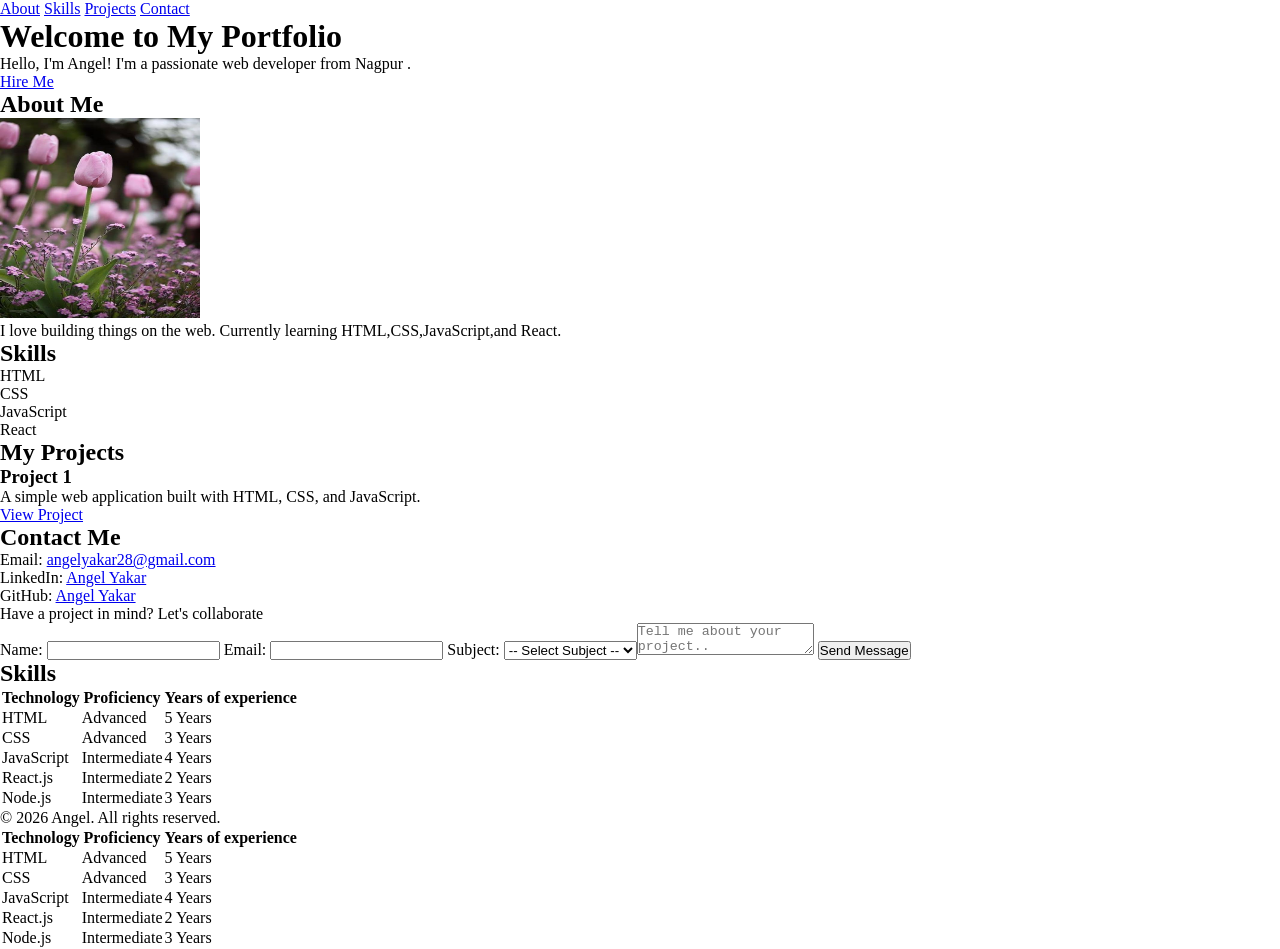
==== index.html @ 94b95235 "upload portfolio website" ====
<!DOCTYPE html>
<html lang="en">
<head>
    <meta charset="UTF-8">
    <meta name="viewport" content="width=device-width, initial-scale=1.0">
    <title>My Portfolio </title>
</head>
<body>
    <!-- NAVIGATION -->
    <nav>
        <a href="#about">About</a>
        <a href="#skills">Skills</a>
        <a href="#projects">Projects</a>
        <a href="#contact">Contact</a>
    </nav>

    <!-- HERO SECTION -->
    <header>
        <h1>Welcome to My Portfolio</h1>
        <p>Hello, I'm Angel! I'm a passionate web developer from Nagpur .</p>
        <a href="#contact" class="btn">Hire Me</a>
    </header>

    <!-- ABOUT SECTION -->
    <section id="about">
        <h2>About Me</h2>
        <img src="picture.jpg.jpg" alt="Tulips Picture" width="200" height="200"/>
        <p>I love building things on the web. Currently learning HTML,CSS,JavaScript,and React.</p>
    </section>

    <!-- Skills Section -->
    <section id="skills">
        <h2>Skills</h2>
        <ul>
            <li>HTML</li>
            <li>CSS</li>
            <li>JavaScript</li>
            <li>React</li>
        </ul>
    </section>

    <!-- Projects Section -->
    <section id="projects">
        <h2>My Projects</h2>
        <div class="project card">
            <h3>Project 1 </h3>
            <p>A simple web application built with HTML, CSS, and JavaScript.</p>
            <a href="#">View Project</a>
        </div>
    </section>

    <!-- Contact Section -->
    <section id="contact">
        <h2>Contact Me</h2>
        <p>Email: <a href="mailto:angelyakar28@gmail.com">angelyakar28@gmail.com</a></p>
        <p> LinkedIn: <a href="https://www.linkedin.com/in/angel-yakar" target="_blank">Angel Yakar</a></p>
        <p> GitHub: <a href="https://github.com/angelyakar" target="_blank">Angel Yakar</a></p>
        <p> Have a project in mind? Let's collaborate
            <form action="a" method="POST">
                <label for="name">Name:</label>
                <input type="text" id="name" name="name" required>

                <label for="email">Email:</label>
                <input type="email" id="email" name="email" required>
                <label for="subject">Subject:</label>
                <select id="subject" name="subject" required>
                    <option value="">-- Select Subject --</option>
                    <option value="web-development">Web Development</option>
                    <option value="ui-ux-design">UI/UX Design</option>
                    <option value="other">Other</option>
                <label for="message">Message:</label>
                <textarea id="message" name="message" roes="5" placeholder="Tell me about your project.." required></textarea>
                <button type="submit">Send Message </button>
            </form>
        </p>
    </section>

    <!-- Skills Table -->
        <h2>Skills</h2>
        <table>
            <thead>
                <tr>
                    <th>Technology</th>
                    <th>Proficiency</th>
                    <th>Years of experience</th>
                </tr>
            </thead>
            <tbody>
                <tr>
                    <td>HTML</td>
                    <td>Advanced</td>
                    <td>5 Years</td>
                </tr>
                <tr>
                    <td>CSS</td>
                    <td>Advanced</td>
                    <td>3 Years</td>
                </tr>
                <tr>
                    <td>JavaScript</td>
                    <td>Intermediate</td>
                    <td>4 Years</td>
                </tr>
                <tr>
                    <td>React.js</td>
                    <td>Intermediate</td>
                    <td>2 Years</td>
                </tr>
                <tr>
                    <td>Node.js</td>
                    <td>Intermediate</td>
                    <td>3 Years</td>
                </tr>
            </tbody>
        </table>

    <!-- Footer -->
    <footer>
        <p>&copy; 2026 Angel. All rights reserved.</p>
    </footer>

</body>
</html>

<table>
            <thead>
                <tr>
                    <th>Technology</th>
                    <th>Proficiency</th>
                    <th>Years of experience</th>
                </tr>
            </thead>
            <tbody>
                <tr>
                    <td>HTML</td>
                    <td>Advanced</td>
                    <td>5 Years</td>
                </tr>
                <tr>
                    <td>CSS</td>
                    <td>Advanced</td>
                    <td>3 Years</td>
                </tr>
                <tr>
                    <td>JavaScript</td>
                    <td>Intermediate</td>
                    <td>4 Years</td>
                </tr>
                <tr>
                    <td>React.js</td>
                    <td>Intermediate</td>
                    <td>2 Years</td>
                </tr>
                <tr>
                    <td>Node.js</td>
                    <td>Intermediate</td>
                    <td>3 Years</td>
                </tr>
            </tbody>
        </table>

<link rel="stylesheet" href="style.css">
---- style.css ----
* style.css — Your first CSS file */
 
/* A CSS rule has 3 parts:
   SELECTOR { PROPERTY: VALUE; }
 
   Selector = WHAT to style
   Property = WHAT aspect to change
   Value = HOW to change it
*/
 
/* Style ALL paragraphs */
p {
    color: #333333;
    font-size: 16px;
    line-height: 1.6;
}
 
/* Style elements with class="highlight" */
highlight {
    color: #2E86AB;
    font-weight: bold;
}
 
/* Style the element with id="hero" */
hero {
    background-color: #1B4F72;
    color: white;
    text-align: center;
    padding: 80px 20px;
}
 
/* The Box Model */
box {
    /* Content */
    width: 300px;
    height: 200px;
 
    /* Padding: space INSIDE the border */
    padding: 20px;              /* all 4 sides */
    padding: 10px 20px;         /* top/bottom  left/right */
    padding: 10px 20px 15px 5px; /* top right bottom left (clockwise) */
 
    /* Border */
    border: 2px solid #333;
    border-radius: 8px;         /* rounded corners */
 
    /* Margin: space OUTSIDE the border */
    margin: 20px;
    margin: 0 auto;             /* center horizontally */
}
 
/* THE GOLDEN RULE — always put this first in your CSS! */
*
{
    box-sizing: border-box; /* Width now INCLUDES padding + border */
    margin: 0;
    padding: 0;
}
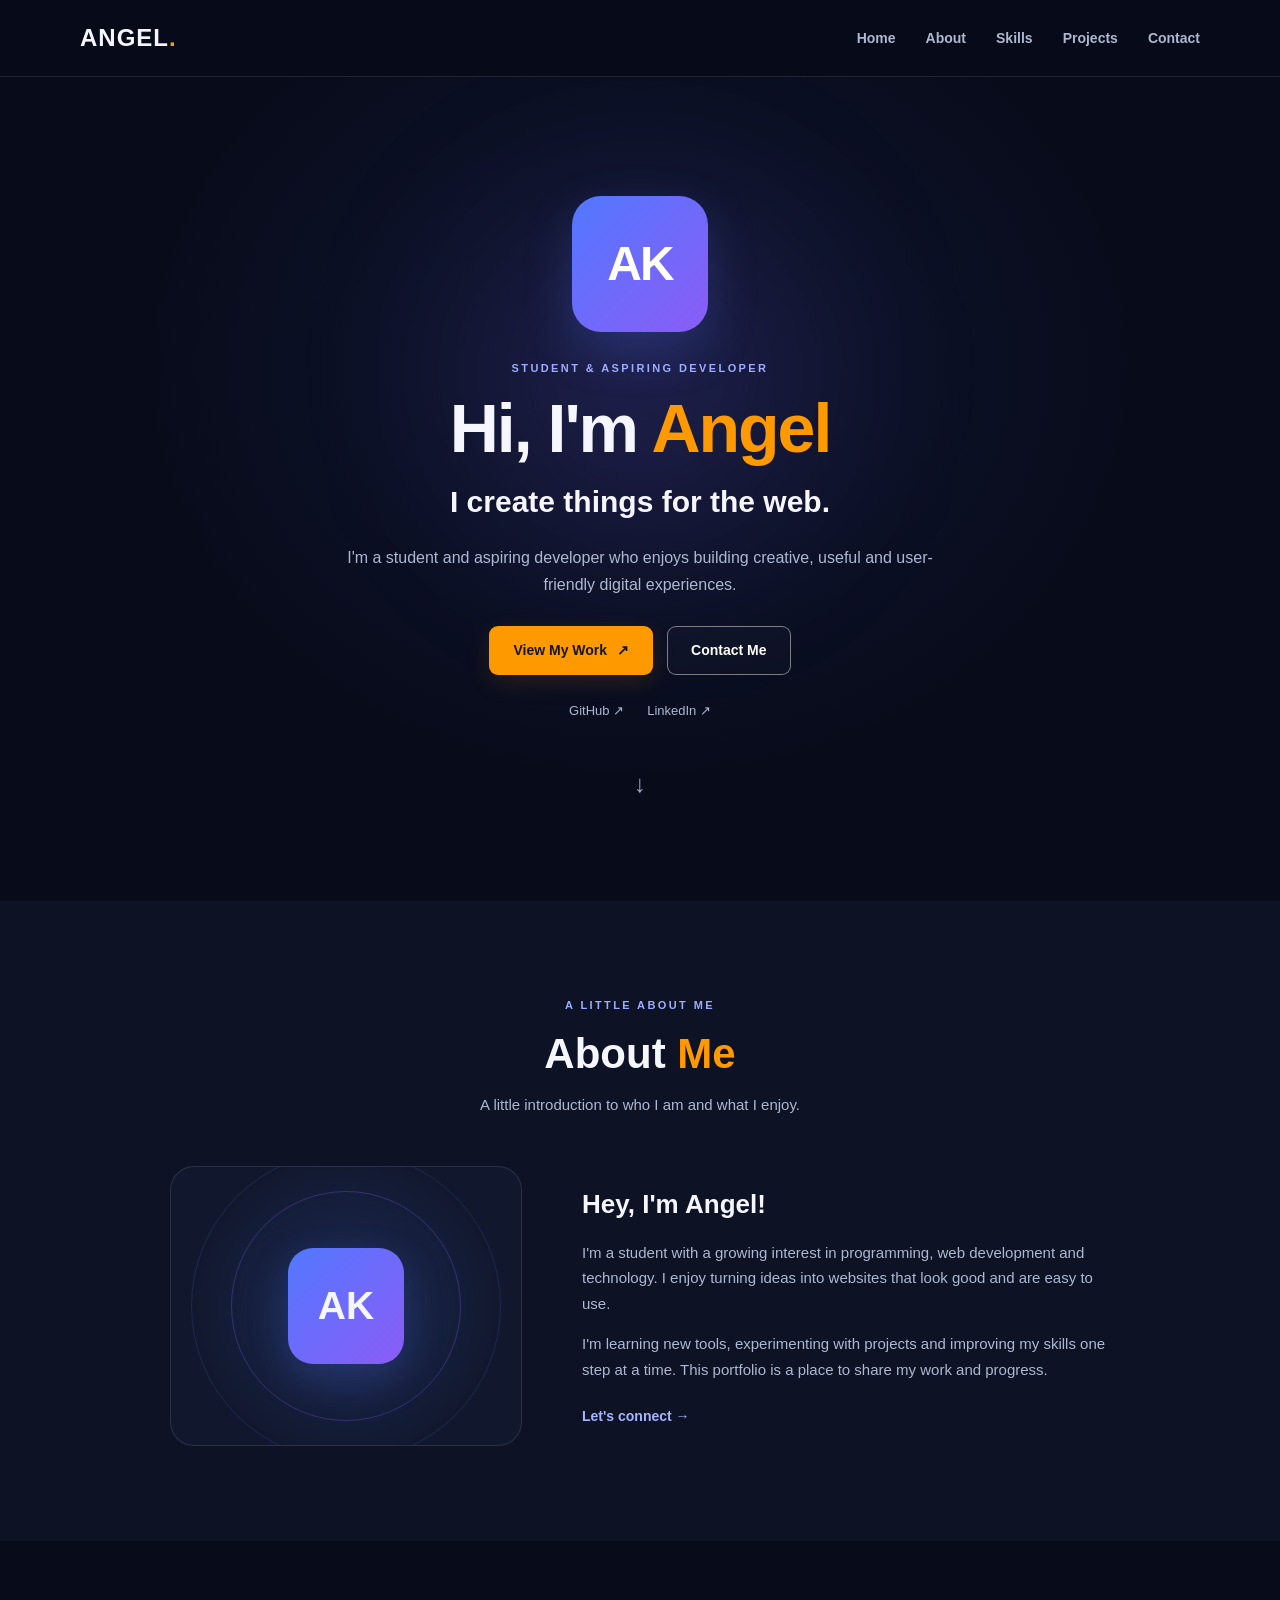
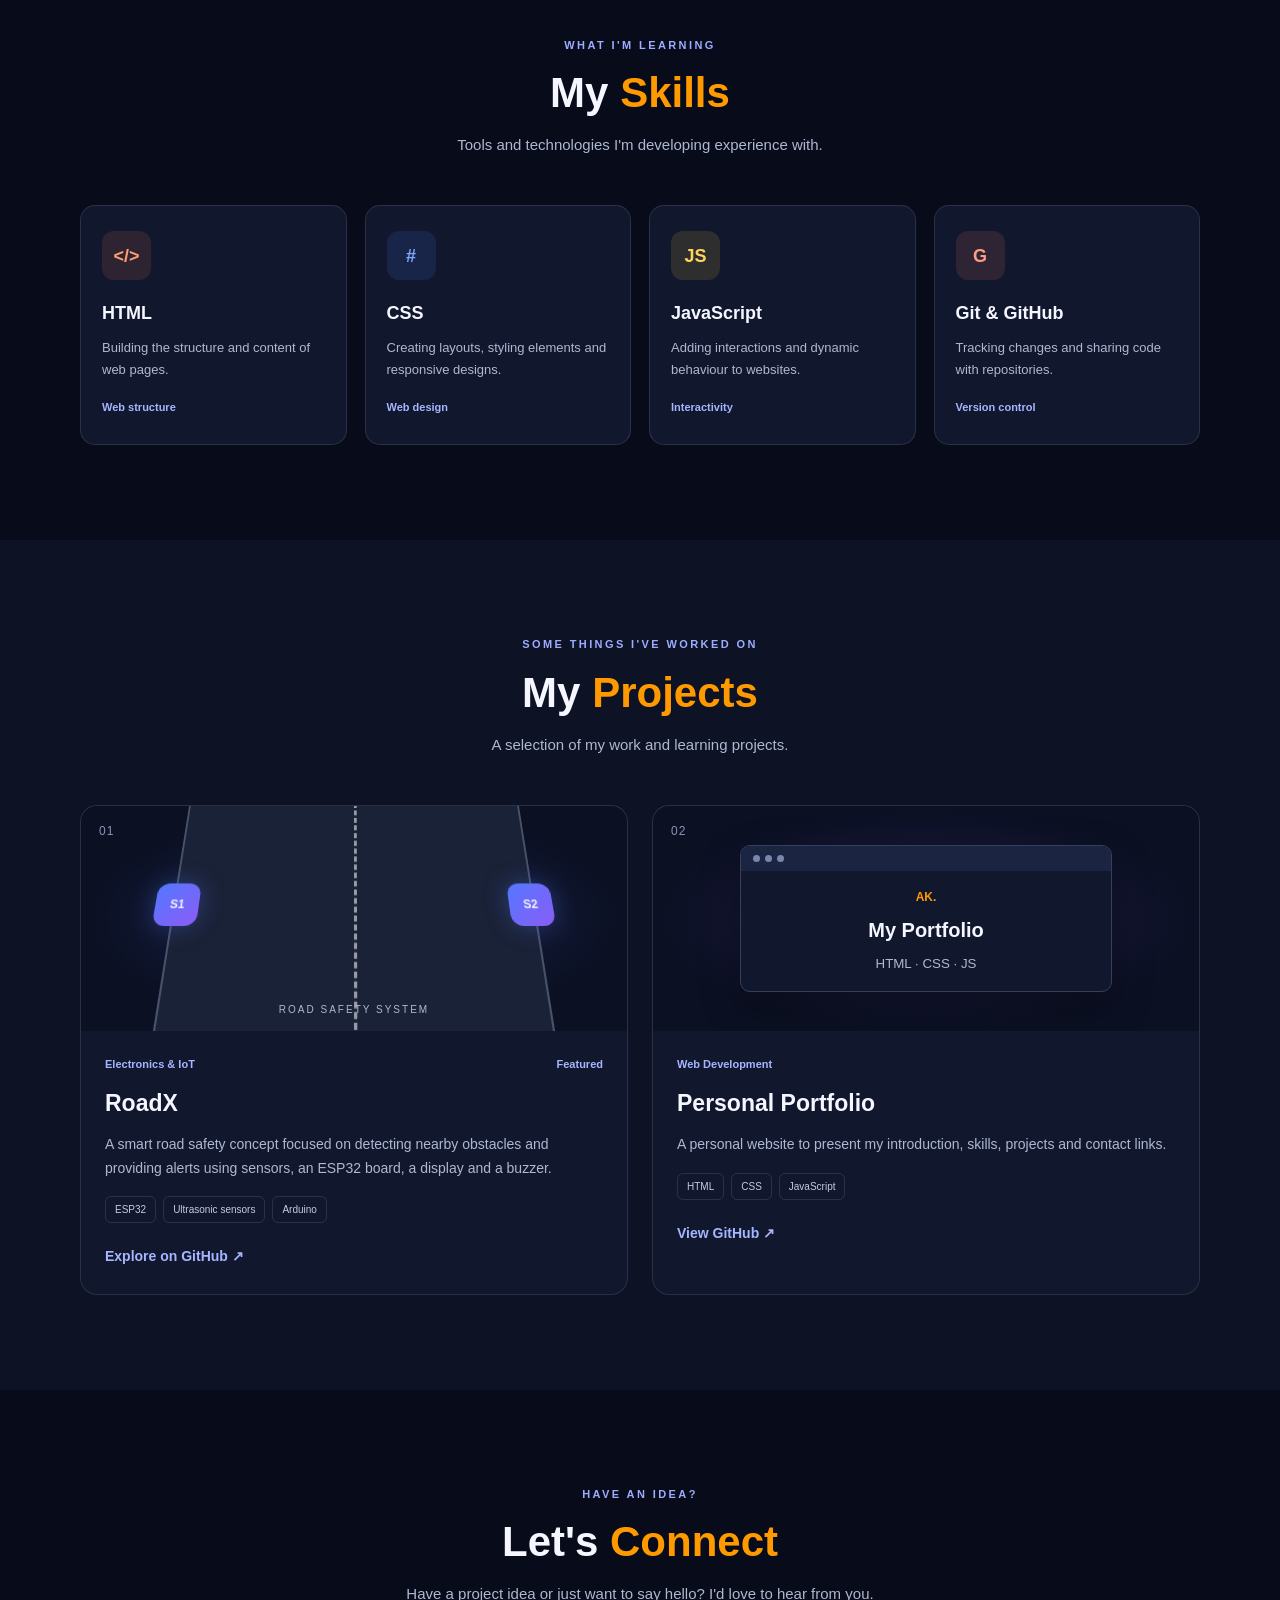
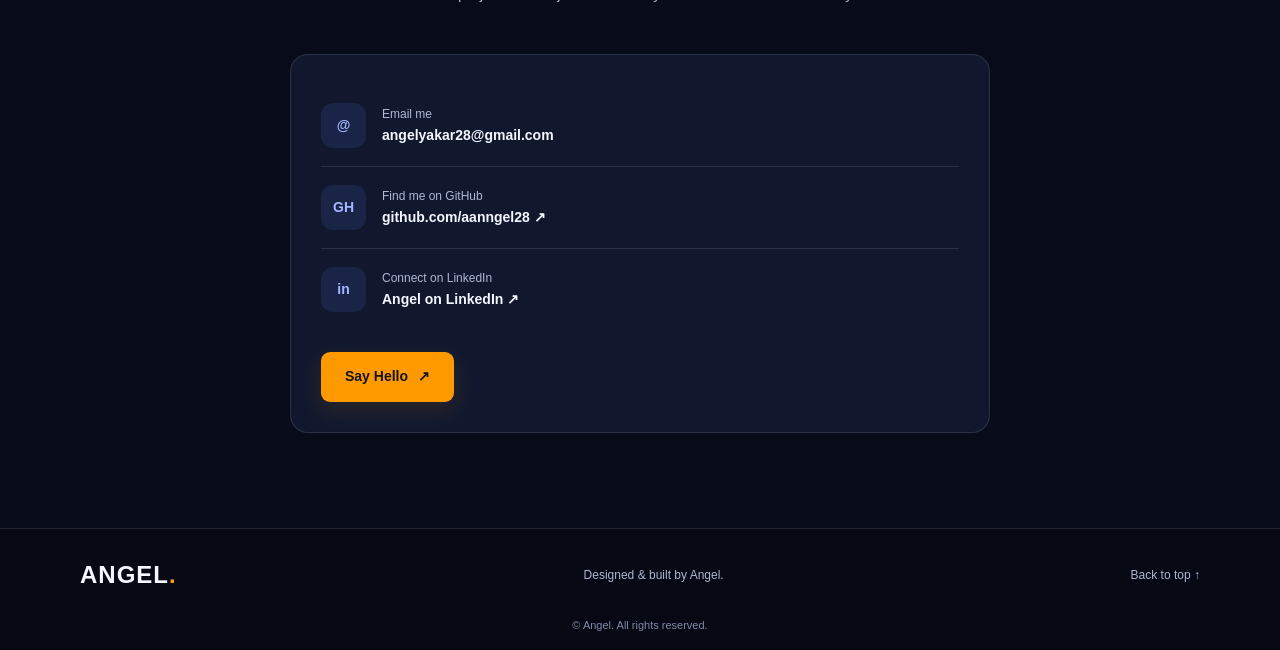
==== commit 3d1aa800: "update angel portfolio" ====
--- a/index.html
+++ b/index.html
@@ -1,162 +1,205 @@
 <!DOCTYPE html>
 <html lang="en">
 <head>
-    <meta charset="UTF-8">
-    <meta name="viewport" content="width=device-width, initial-scale=1.0">
-    <title>My Portfolio </title>
+  <meta charset="UTF-8">
+  <meta name="viewport" content="width=device-width, initial-scale=1.0">
+  <meta name="description" content="Angel's portfolio showcasing web development skills and projects.">
+  <title>Angel | Portfolio</title>
+  <link rel="stylesheet" href="./style.css">
+  <script src="./script.js" defer></script>
 </head>
 <body>
-    <!-- NAVIGATION -->
-    <nav>
-        <a href="#about">About</a>
-        <a href="#skills">Skills</a>
-        <a href="#projects">Projects</a>
-        <a href="#contact">Contact</a>
+  <header class="site-header">
+    <nav class="navbar container">
+      <a class="logo" href="#home">ANGEL<span>.</span></a>
+      <button class="menu-toggle" id="menuToggle" aria-label="Toggle navigation" aria-expanded="false">☰</button>
+      <ul class="nav-links" id="navLinks">
+        <li><a href="#home">Home</a></li>
+        <li><a href="#about">About</a></li>
+        <li><a href="#skills">Skills</a></li>
+        <li><a href="#projects">Projects</a></li>
+        <li><a href="#contact">Contact</a></li>
+      </ul>
     </nav>
-
-    <!-- HERO SECTION -->
-    <header>
-        <h1>Welcome to My Portfolio</h1>
-        <p>Hello, I'm Angel! I'm a passionate web developer from Nagpur .</p>
-        <a href="#contact" class="btn">Hire Me</a>
-    </header>
-
-    <!-- ABOUT SECTION -->
-    <section id="about">
-        <h2>About Me</h2>
-        <img src="picture.jpg.jpg" alt="Tulips Picture" width="200" height="200"/>
-        <p>I love building things on the web. Currently learning HTML,CSS,JavaScript,and React.</p>
-    </section>
-
-    <!-- Skills Section -->
-    <section id="skills">
-        <h2>Skills</h2>
-        <ul>
-            <li>HTML</li>
-            <li>CSS</li>
-            <li>JavaScript</li>
-            <li>React</li>
-        </ul>
-    </section>
-
-    <!-- Projects Section -->
-    <section id="projects">
-        <h2>My Projects</h2>
-        <div class="project card">
-            <h3>Project 1 </h3>
-            <p>A simple web application built with HTML, CSS, and JavaScript.</p>
-            <a href="#">View Project</a>
-        </div>
-    </section>
-
-    <!-- Contact Section -->
-    <section id="contact">
-        <h2>Contact Me</h2>
-        <p>Email: <a href="mailto:angelyakar28@gmail.com">angelyakar28@gmail.com</a></p>
-        <p> LinkedIn: <a href="https://www.linkedin.com/in/angel-yakar" target="_blank">Angel Yakar</a></p>
-        <p> GitHub: <a href="https://github.com/angelyakar" target="_blank">Angel Yakar</a></p>
-        <p> Have a project in mind? Let's collaborate
-            <form action="a" method="POST">
-                <label for="name">Name:</label>
-                <input type="text" id="name" name="name" required>
-
-                <label for="email">Email:</label>
-                <input type="email" id="email" name="email" required>
-                <label for="subject">Subject:</label>
-                <select id="subject" name="subject" required>
-                    <option value="">-- Select Subject --</option>
-                    <option value="web-development">Web Development</option>
-                    <option value="ui-ux-design">UI/UX Design</option>
-                    <option value="other">Other</option>
-                <label for="message">Message:</label>
-                <textarea id="message" name="message" roes="5" placeholder="Tell me about your project.." required></textarea>
-                <button type="submit">Send Message </button>
-            </form>
-        </p>
-    </section>
-
-    <!-- Skills Table -->
-        <h2>Skills</h2>
-        <table>
-            <thead>
-                <tr>
-                    <th>Technology</th>
-                    <th>Proficiency</th>
-                    <th>Years of experience</th>
-                </tr>
-            </thead>
-            <tbody>
-                <tr>
-                    <td>HTML</td>
-                    <td>Advanced</td>
-                    <td>5 Years</td>
-                </tr>
-                <tr>
-                    <td>CSS</td>
-                    <td>Advanced</td>
-                    <td>3 Years</td>
-                </tr>
-                <tr>
-                    <td>JavaScript</td>
-                    <td>Intermediate</td>
-                    <td>4 Years</td>
-                </tr>
-                <tr>
-                    <td>React.js</td>
-                    <td>Intermediate</td>
-                    <td>2 Years</td>
-                </tr>
-                <tr>
-                    <td>Node.js</td>
-                    <td>Intermediate</td>
-                    <td>3 Years</td>
-                </tr>
-            </tbody>
-        </table>
-
-    <!-- Footer -->
-    <footer>
-        <p>&copy; 2026 Angel. All rights reserved.</p>
-    </footer>
-
+  </header>
+
+  <main>
+    <section class="hero" id="home">
+      <div class="hero-glow"></div>
+      <div class="hero-logo" aria-label="Angel's initials">AK</div>
+      <p class="eyebrow">STUDENT &amp; ASPIRING DEVELOPER</p>
+      <h1>Hi, I'm <span>Angel</span></h1>
+      <h2 class="hero-subtitle">I create things for the web.</h2>
+      <p class="hero-description">
+        I'm a student and aspiring developer who enjoys building
+        creative, useful and user-friendly digital experiences.
+      </p>
+      <div class="hero-buttons">
+        <a href="#projects" class="btn btn-primary">View My Work <span>↗</span></a>
+        <a href="#contact" class="btn btn-outline">Contact Me</a>
+      </div>
+      <div class="social-links">
+        <a href="https://github.com/aanngel28" target="_blank" rel="noopener noreferrer">GitHub ↗</a>
+        <a href="https://www.linkedin.com/in/angel-yakar-9ba818391/" target="_blank" rel="noopener noreferrer">LinkedIn ↗</a>
+      </div>
+      <a href="#about" class="scroll-down" aria-label="Scroll to About">↓</a>
+    </section>
+
+    <section class="section about" id="about">
+      <div class="container">
+        <div class="section-heading">
+          <p class="eyebrow">A LITTLE ABOUT ME</p>
+          <h2>About <span>Me</span></h2>
+          <p class="section-description">A little introduction to who I am and what I enjoy.</p>
+        </div>
+        <div class="about-content">
+          <div class="about-art">
+            <div class="about-monogram">AK</div>
+            <span class="art-orbit orbit-one"></span>
+            <span class="art-orbit orbit-two"></span>
+          </div>
+          <div class="about-text">
+            <h3>Hey, I'm Angel!</h3>
+            <p>
+              I'm a student with a growing interest in programming,
+              web development and technology. I enjoy turning ideas
+              into websites that look good and are easy to use.
+            </p>
+            <p>
+              I'm learning new tools, experimenting with projects and
+              improving my skills one step at a time. This portfolio
+              is a place to share my work and progress.
+            </p>
+            <a href="#contact" class="text-link">Let's connect <span>→</span></a>
+          </div>
+        </div>
+      </div>
+    </section>
+
+    <section class="section skills" id="skills">
+      <div class="container">
+        <div class="section-heading">
+          <p class="eyebrow">WHAT I'M LEARNING</p>
+          <h2>My <span>Skills</span></h2>
+          <p class="section-description">Tools and technologies I'm developing experience with.</p>
+        </div>
+        <div class="skills-grid">
+          <article class="skill-card">
+            <div class="skill-icon html-icon">&lt;/&gt;</div>
+            <h3>HTML</h3>
+            <p>Building the structure and content of web pages.</p>
+            <span class="skill-tag">Web structure</span>
+          </article>
+          <article class="skill-card">
+            <div class="skill-icon css-icon">#</div>
+            <h3>CSS</h3>
+            <p>Creating layouts, styling elements and responsive designs.</p>
+            <span class="skill-tag">Web design</span>
+          </article>
+          <article class="skill-card">
+            <div class="skill-icon js-icon">JS</div>
+            <h3>JavaScript</h3>
+            <p>Adding interactions and dynamic behaviour to websites.</p>
+            <span class="skill-tag">Interactivity</span>
+          </article>
+          <article class="skill-card">
+            <div class="skill-icon git-icon">G</div>
+            <h3>Git &amp; GitHub</h3>
+            <p>Tracking changes and sharing code with repositories.</p>
+            <span class="skill-tag">Version control</span>
+          </article>
+        </div>
+      </div>
+    </section>
+
+    <section class="section projects" id="projects">
+      <div class="container">
+        <div class="section-heading">
+          <p class="eyebrow">SOME THINGS I'VE WORKED ON</p>
+          <h2>My <span>Projects</span></h2>
+          <p class="section-description">A selection of my work and learning projects.</p>
+        </div>
+        <div class="projects-grid">
+          <article class="project-card featured-project">
+            <div class="project-visual roadx-visual">
+              <span class="project-number">01</span>
+              <div class="road-graphic">
+                <span class="road-line"></span>
+                <span class="road-sensor sensor-left">S1</span>
+                <span class="road-sensor sensor-right">S2</span>
+              </div>
+              <span class="project-visual-label">ROAD SAFETY SYSTEM</span>
+            </div>
+            <div class="project-body">
+              <div class="project-meta"><span>Electronics &amp; IoT</span><span>Featured</span></div>
+              <h3>RoadX</h3>
+              <p>
+                A smart road safety concept focused on detecting
+                nearby obstacles and providing alerts using sensors,
+                an ESP32 board, a display and a buzzer.
+              </p>
+              <div class="tech-tags">
+                <span>ESP32</span><span>Ultrasonic sensors</span><span>Arduino</span>
+              </div>
+              <a class="text-link" href="https://github.com/aanngel28" target="_blank" rel="noopener noreferrer">
+                Explore on GitHub <span>↗</span>
+              </a>
+            </div>
+          </article>
+
+          <article class="project-card">
+            <div class="project-visual portfolio-visual">
+              <span class="project-number">02</span>
+              <div class="mini-window">
+                <div class="mini-window-top"><i></i><i></i><i></i></div>
+                <div class="mini-window-content"><span>AK.</span><b>My Portfolio</b><small>HTML · CSS · JS</small></div>
+              </div>
+            </div>
+            <div class="project-body">
+              <div class="project-meta"><span>Web Development</span></div>
+              <h3>Personal Portfolio</h3>
+              <p>A personal website to present my introduction, skills, projects and contact links.</p>
+              <div class="tech-tags"><span>HTML</span><span>CSS</span><span>JavaScript</span></div>
+              <a class="text-link" href="https://github.com/aanngel28" target="_blank" rel="noopener noreferrer">View GitHub <span>↗</span></a>
+            </div>
+          </article>
+        </div>
+      </div>
+    </section>
+
+    <section class="section contact" id="contact">
+      <div class="container">
+        <div class="section-heading">
+          <p class="eyebrow">HAVE AN IDEA?</p>
+          <h2>Let's <span>Connect</span></h2>
+          <p class="section-description">Have a project idea or just want to say hello? I'd love to hear from you.</p>
+        </div>
+        <div class="contact-card">
+          <div class="contact-item">
+            <span class="contact-icon">@</span>
+            <div><small>Email me</small><a href="mailto:angelyakar28@gmail.com">angelyakar28@gmail.com</a></div>
+          </div>
+          <div class="contact-item">
+            <span class="contact-icon">GH</span>
+            <div><small>Find me on GitHub</small><a href="https://github.com/aanngel28" target="_blank" rel="noopener noreferrer">github.com/aanngel28 ↗</a></div>
+          </div>
+          <div class="contact-item">
+            <span class="contact-icon">in</span>
+            <div><small>Connect on LinkedIn</small><a href="https://www.linkedin.com/in/angel-yakar-9ba818391/" target="_blank" rel="noopener noreferrer">Angel on LinkedIn ↗</a></div>
+          </div>
+          <a class="btn btn-primary email-button" href="mailto:angelyakar28@gmail.com">Say Hello <span>↗</span></a>
+        </div>
+      </div>
+    </section>
+  </main>
+
+  <footer class="footer">
+    <div class="container footer-content">
+      <a class="logo" href="#home">ANGEL<span>.</span></a>
+      <p>Designed &amp; built by Angel.</p>
+      <a href="#home" class="back-top">Back to top ↑</a>
+    </div>
+    <p class="copyright">© <span id="year"></span> Angel. All rights reserved.</p>
+  </footer>
 </body>
-</html>
-
-<table>
-            <thead>
-                <tr>
-                    <th>Technology</th>
-                    <th>Proficiency</th>
-                    <th>Years of experience</th>
-                </tr>
-            </thead>
-            <tbody>
-                <tr>
-                    <td>HTML</td>
-                    <td>Advanced</td>
-                    <td>5 Years</td>
-                </tr>
-                <tr>
-                    <td>CSS</td>
-                    <td>Advanced</td>
-                    <td>3 Years</td>
-                </tr>
-                <tr>
-                    <td>JavaScript</td>
-                    <td>Intermediate</td>
-                    <td>4 Years</td>
-                </tr>
-                <tr>
-                    <td>React.js</td>
-                    <td>Intermediate</td>
-                    <td>2 Years</td>
-                </tr>
-                <tr>
-                    <td>Node.js</td>
-                    <td>Intermediate</td>
-                    <td>3 Years</td>
-                </tr>
-            </tbody>
-        </table>
-
-<link rel="stylesheet" href="style.css">
+</html>
--- a/style.css
+++ b/style.css
@@ -1,59 +1,205 @@
-* style.css — Your first CSS file */
- 
-/* A CSS rule has 3 parts:
-   SELECTOR { PROPERTY: VALUE; }
- 
-   Selector = WHAT to style
-   Property = WHAT aspect to change
-   Value = HOW to change it
-*/
- 
-/* Style ALL paragraphs */
-p {
-    color: #333333;
-    font-size: 16px;
-    line-height: 1.6;
-}
- 
-/* Style elements with class="highlight" */
-highlight {
-    color: #2E86AB;
-    font-weight: bold;
-}
- 
-/* Style the element with id="hero" */
-hero {
-    background-color: #1B4F72;
-    color: white;
-    text-align: center;
-    padding: 80px 20px;
-}
- 
-/* The Box Model */
-box {
-    /* Content */
-    width: 300px;
-    height: 200px;
- 
-    /* Padding: space INSIDE the border */
-    padding: 20px;              /* all 4 sides */
-    padding: 10px 20px;         /* top/bottom  left/right */
-    padding: 10px 20px 15px 5px; /* top right bottom left (clockwise) */
- 
-    /* Border */
-    border: 2px solid #333;
-    border-radius: 8px;         /* rounded corners */
- 
-    /* Margin: space OUTSIDE the border */
-    margin: 20px;
-    margin: 0 auto;             /* center horizontally */
-}
- 
-/* THE GOLDEN RULE — always put this first in your CSS! */
-*
-{
-    box-sizing: border-box; /* Width now INCLUDES padding + border */
-    margin: 0;
-    padding: 0;
-}
- +:root {
+  --bg: #080b1a;
+  --bg-alt: #0d1225;
+  --card: #11182e;
+  --text: #f5f6ff;
+  --muted: #aeb8d1;
+  --blue: #5278ff;
+  --purple: #8b5cf6;
+  --orange: #ff9900;
+  --border: rgba(255,255,255,.11);
+  --gradient: linear-gradient(135deg, #5278ff, #8b5cf6);
+}
+
+* { margin: 0; padding: 0; box-sizing: border-box; }
+html { scroll-behavior: smooth; scroll-padding-top: 90px; }
+body {
+  font-family: Inter, "Segoe UI", Arial, sans-serif;
+  color: var(--text);
+  background: var(--bg);
+  line-height: 1.7;
+  overflow-x: hidden;
+}
+a { color: inherit; text-decoration: none; }
+button { font: inherit; }
+.container { width: min(1120px, 88%); margin: 0 auto; }
+section { scroll-margin-top: 75px; }
+
+.site-header {
+  position: sticky; top: 0; z-index: 100;
+  background: rgba(8,11,26,.92);
+  backdrop-filter: blur(16px);
+  border-bottom: 1px solid var(--border);
+}
+.navbar {
+  min-height: 76px; display: flex; align-items: center;
+  justify-content: space-between; gap: 24px;
+}
+.logo { font-size: 24px; font-weight: 850; letter-spacing: 1px; }
+.logo span { color: var(--orange); }
+.nav-links { list-style: none; display: flex; gap: 30px; align-items: center; }
+.nav-links a { color: var(--muted); font-size: 14px; font-weight: 600; transition: color .2s; }
+.nav-links a:hover, .nav-links a.active { color: white; }
+.menu-toggle {
+  display: none; border: 1px solid var(--border); color: white;
+  background: var(--card); border-radius: 8px; padding: 7px 12px; cursor: pointer;
+}
+
+.hero {
+  min-height: calc(100vh - 76px); padding: 88px 6% 65px;
+  display: flex; align-items: center; justify-content: center;
+  flex-direction: column; text-align: center; position: relative; isolation: isolate;
+  background: radial-gradient(ellipse at 50% 35%, rgba(82,120,255,.12), transparent 55%), var(--bg);
+}
+.hero-glow {
+  position: absolute; width: 300px; height: 300px; border-radius: 50%;
+  background: rgba(139,92,246,.14); filter: blur(100px);
+  top: 18%; left: 50%; transform: translateX(-50%); z-index: -1;
+}
+.hero-logo {
+  width: 136px; height: 136px; border-radius: 29px; display: grid;
+  place-items: center; background: var(--gradient); color: white;
+  font-size: 48px; font-weight: 850; letter-spacing: -2px;
+  box-shadow: 0 18px 50px rgba(82,120,255,.23); margin-bottom: 27px;
+}
+.eyebrow {
+  color: #9eacff; font-size: 11px; font-weight: 800;
+  letter-spacing: 2.4px; margin-bottom: 13px;
+}
+.hero h1 { font-size: clamp(40px, 6vw, 68px); line-height: 1.13; letter-spacing: -2px; }
+.hero h1 span, .section-heading h2 span { color: var(--orange); }
+.hero-subtitle { margin-top: 9px; font-size: clamp(21px, 3vw, 30px); font-weight: 600; }
+.hero-description { max-width: 620px; margin: 17px auto 27px; color: var(--muted); font-size: 16px; }
+.hero-buttons { display: flex; flex-wrap: wrap; justify-content: center; gap: 14px; }
+.btn {
+  display: inline-flex; align-items: center; justify-content: center; gap: 10px;
+  border: 1px solid transparent; border-radius: 9px; padding: 12px 23px;
+  font-weight: 750; font-size: 14px; transition: transform .22s, background .22s, box-shadow .22s;
+}
+.btn:hover { transform: translateY(-3px); }
+.btn-primary { background: var(--orange); color: #151515; box-shadow: 0 8px 25px rgba(255,153,0,.12); }
+.btn-primary:hover { background: #ffb02e; box-shadow: 0 10px 28px rgba(255,153,0,.2); }
+.btn-outline { border-color: rgba(255,255,255,.45); color: white; background: rgba(255,255,255,.02); }
+.btn-outline:hover { background: rgba(255,255,255,.08); }
+.social-links { display: flex; gap: 23px; margin-top: 25px; color: var(--muted); font-size: 13px; }
+.social-links a:hover { color: var(--orange); }
+.scroll-down { margin-top: 42px; color: #9da8c6; font-size: 24px; animation: float 2s ease-in-out infinite; }
+@keyframes float { 50% { transform: translateY(5px); } }
+
+.section { padding: 95px 0; }
+.about, .projects { background: var(--bg-alt); }
+.section-heading { text-align: center; margin-bottom: 48px; }
+.section-heading h2 { font-size: clamp(30px, 4vw, 42px); line-height: 1.25; }
+.section-description { color: var(--muted); max-width: 610px; margin: 12px auto 0; font-size: 15px; }
+
+.about-content { display: grid; grid-template-columns: .8fr 1.2fr; gap: 60px; align-items: center; max-width: 940px; margin: auto; }
+.about-art {
+  min-height: 280px; display: grid; place-items: center; position: relative; overflow: hidden;
+  border: 1px solid var(--border); border-radius: 24px;
+  background: radial-gradient(circle at 50% 50%, rgba(82,120,255,.2), transparent 68%), var(--card);
+}
+.about-monogram {
+  width: 116px; height: 116px; display: grid; place-items: center;
+  background: var(--gradient); border-radius: 25px; font-size: 39px; font-weight: 850;
+  box-shadow: 0 15px 40px rgba(82,120,255,.22); z-index: 1;
+}
+.art-orbit { position: absolute; border: 1px solid rgba(139,92,246,.3); border-radius: 50%; width: 230px; height: 230px; }
+.orbit-two { width: 310px; height: 310px; border-color: rgba(82,120,255,.17); }
+.about-text h3 { font-size: 26px; margin-bottom: 14px; }
+.about-text p { color: var(--muted); margin-bottom: 15px; font-size: 15px; }
+.text-link { display: inline-block; margin-top: 8px; color: #a6b5ff; font-weight: 750; font-size: 14px; }
+.text-link:hover { color: white; }
+
+.skills-grid { display: grid; grid-template-columns: repeat(4, minmax(0, 1fr)); gap: 18px; }
+.skill-card {
+  background: var(--card); border: 1px solid var(--border); border-radius: 15px;
+  padding: 25px 21px; transition: transform .25s, border-color .25s;
+}
+.skill-card:hover { transform: translateY(-5px); border-color: var(--blue); }
+.skill-icon {
+  width: 49px; height: 49px; display: grid; place-items: center; border-radius: 12px;
+  margin-bottom: 18px; font-size: 18px; font-weight: 850;
+}
+.html-icon { color: #ff9d72; background: rgba(255,117,72,.12); }
+.css-icon { color: #7ba7ff; background: rgba(82,120,255,.13); }
+.js-icon { color: #ffd45f; background: rgba(255,204,51,.12); }
+.git-icon { color: #ff9e86; background: rgba(255,122,93,.12); }
+.skill-card h3 { font-size: 18px; margin-bottom: 8px; }
+.skill-card p { color: var(--muted); font-size: 13px; line-height: 1.7; }
+.skill-tag { display: inline-block; margin-top: 17px; color: #a6b5ff; font-size: 11px; font-weight: 750; }
+
+.projects-grid { display: grid; grid-template-columns: repeat(2, minmax(0, 1fr)); gap: 24px; align-items: stretch; }
+.project-card { overflow: hidden; background: var(--card); border: 1px solid var(--border); border-radius: 17px; transition: transform .25s, border-color .25s; }
+.project-card:hover { transform: translateY(-5px); border-color: var(--purple); }
+.project-visual {
+  height: 225px; position: relative; display: flex; align-items: center; justify-content: center;
+  overflow: hidden; background: radial-gradient(ellipse at center, rgba(82,120,255,.19), transparent 70%), #0b1023;
+}
+.project-number { position: absolute; top: 15px; left: 18px; color: #8995b5; font-size: 12px; letter-spacing: 1px; }
+.road-graphic { width: 67%; height: 115%; background: #1a2237; transform: perspective(160px) rotateX(8deg); position: relative; border-left: 2px solid #48526a; border-right: 2px solid #48526a; }
+.road-line { position: absolute; top: 0; bottom: 0; left: 50%; border-left: 3px dashed rgba(255,255,255,.55); }
+.road-sensor { position: absolute; top: 36%; width: 44px; height: 44px; display: grid; place-items: center; background: var(--gradient); border-radius: 12px; font-size: 12px; font-weight: 800; box-shadow: 0 0 25px rgba(82,120,255,.35); }
+.sensor-left { left: -20px; } .sensor-right { right: -20px; }
+.project-visual-label { position: absolute; bottom: 13px; font-size: 10px; letter-spacing: 2px; color: #aeb8d1; }
+.portfolio-visual { background: radial-gradient(ellipse at center, rgba(139,92,246,.18), transparent 70%), #0b1023; }
+.mini-window { width: 68%; border: 1px solid #35405d; border-radius: 10px; overflow: hidden; background: #11182e; box-shadow: 0 15px 40px rgba(0,0,0,.3); }
+.mini-window-top { padding: 9px 12px; display: flex; gap: 5px; background: #1b2440; }
+.mini-window-top i { width: 7px; height: 7px; border-radius: 50%; background: #7886ad; }
+.mini-window-content { min-height: 120px; display: flex; flex-direction: column; align-items: center; justify-content: center; gap: 6px; }
+.mini-window-content span { color: var(--orange); font-weight: 850; font-size: 12px; }
+.mini-window-content b { font-size: 20px; }
+.mini-window-content small { color: var(--muted); }
+.project-body { padding: 24px; }
+.project-meta { display: flex; justify-content: space-between; gap: 12px; color: #a6b5ff; font-size: 11px; font-weight: 700; margin-bottom: 10px; }
+.project-body h3 { font-size: 23px; margin-bottom: 10px; }
+.project-body p { color: var(--muted); font-size: 14px; margin-bottom: 16px; }
+.tech-tags { display: flex; flex-wrap: wrap; gap: 7px; margin-bottom: 14px; }
+.tech-tags span { padding: 4px 9px; border: 1px solid var(--border); border-radius: 6px; color: #c4cbe0; font-size: 10px; }
+
+.contact-card { max-width: 700px; margin: auto; padding: 30px; background: var(--card); border: 1px solid var(--border); border-radius: 18px; }
+.contact-item { display: flex; align-items: center; gap: 16px; padding: 18px 0; border-bottom: 1px solid var(--border); }
+.contact-item:last-of-type { border-bottom: none; }
+.contact-icon { width: 45px; height: 45px; display: grid; place-items: center; flex-shrink: 0; border-radius: 12px; background: rgba(82,120,255,.12); color: #a6b5ff; font-weight: 850; font-size: 14px; }
+.contact-item div { min-width: 0; display: flex; flex-direction: column; }
+.contact-item small { color: var(--muted); font-size: 12px; }
+.contact-item a { overflow-wrap: anywhere; font-weight: 650; font-size: 14px; }
+.contact-item a:hover { color: var(--orange); }
+.email-button { margin-top: 22px; }
+
+.footer { background: #060814; border-top: 1px solid var(--border); padding: 26px 0 15px; }
+.footer-content { display: flex; align-items: center; justify-content: space-between; gap: 20px; }
+.footer-content p, .back-top { color: var(--muted); font-size: 12px; }
+.back-top:hover { color: white; }
+.copyright { text-align: center; color: #7f8aa8; font-size: 11px; margin-top: 20px; }
+
+@media (max-width: 900px) {
+  .skills-grid { grid-template-columns: repeat(2, minmax(0, 1fr)); }
+  .about-content { gap: 32px; }
+}
+@media (max-width: 640px) {
+  .container { width: 90%; }
+  .navbar { min-height: 68px; }
+  .menu-toggle { display: block; }
+  .nav-links {
+    display: none; position: absolute; top: 68px; left: 0; right: 0;
+    padding: 18px 5%; background: #0b1023; border-bottom: 1px solid var(--border);
+    flex-direction: column; align-items: stretch; gap: 0;
+  }
+  .nav-links.open { display: flex; }
+  .nav-links a { display: block; padding: 10px 0; }
+  .hero { min-height: calc(100svh - 68px); padding: 65px 5% 45px; }
+  .hero-logo { width: 108px; height: 108px; border-radius: 24px; font-size: 39px; }
+  .hero h1 { letter-spacing: -1px; }
+  .hero-description { font-size: 14px; }
+  .section { padding: 70px 0; }
+  .section-heading { margin-bottom: 32px; }
+  .about-content { grid-template-columns: 1fr; gap: 28px; }
+  .about-art { min-height: 220px; }
+  .skills-grid, .projects-grid { grid-template-columns: 1fr; }
+  .project-visual { height: 200px; }
+  .contact-card { padding: 18px; }
+  .footer-content { flex-direction: column; text-align: center; }
+}
+@media (prefers-reduced-motion: reduce) {
+  *, *::before, *::after { scroll-behavior: auto !important; animation: none !important; transition: none !important; }
+}
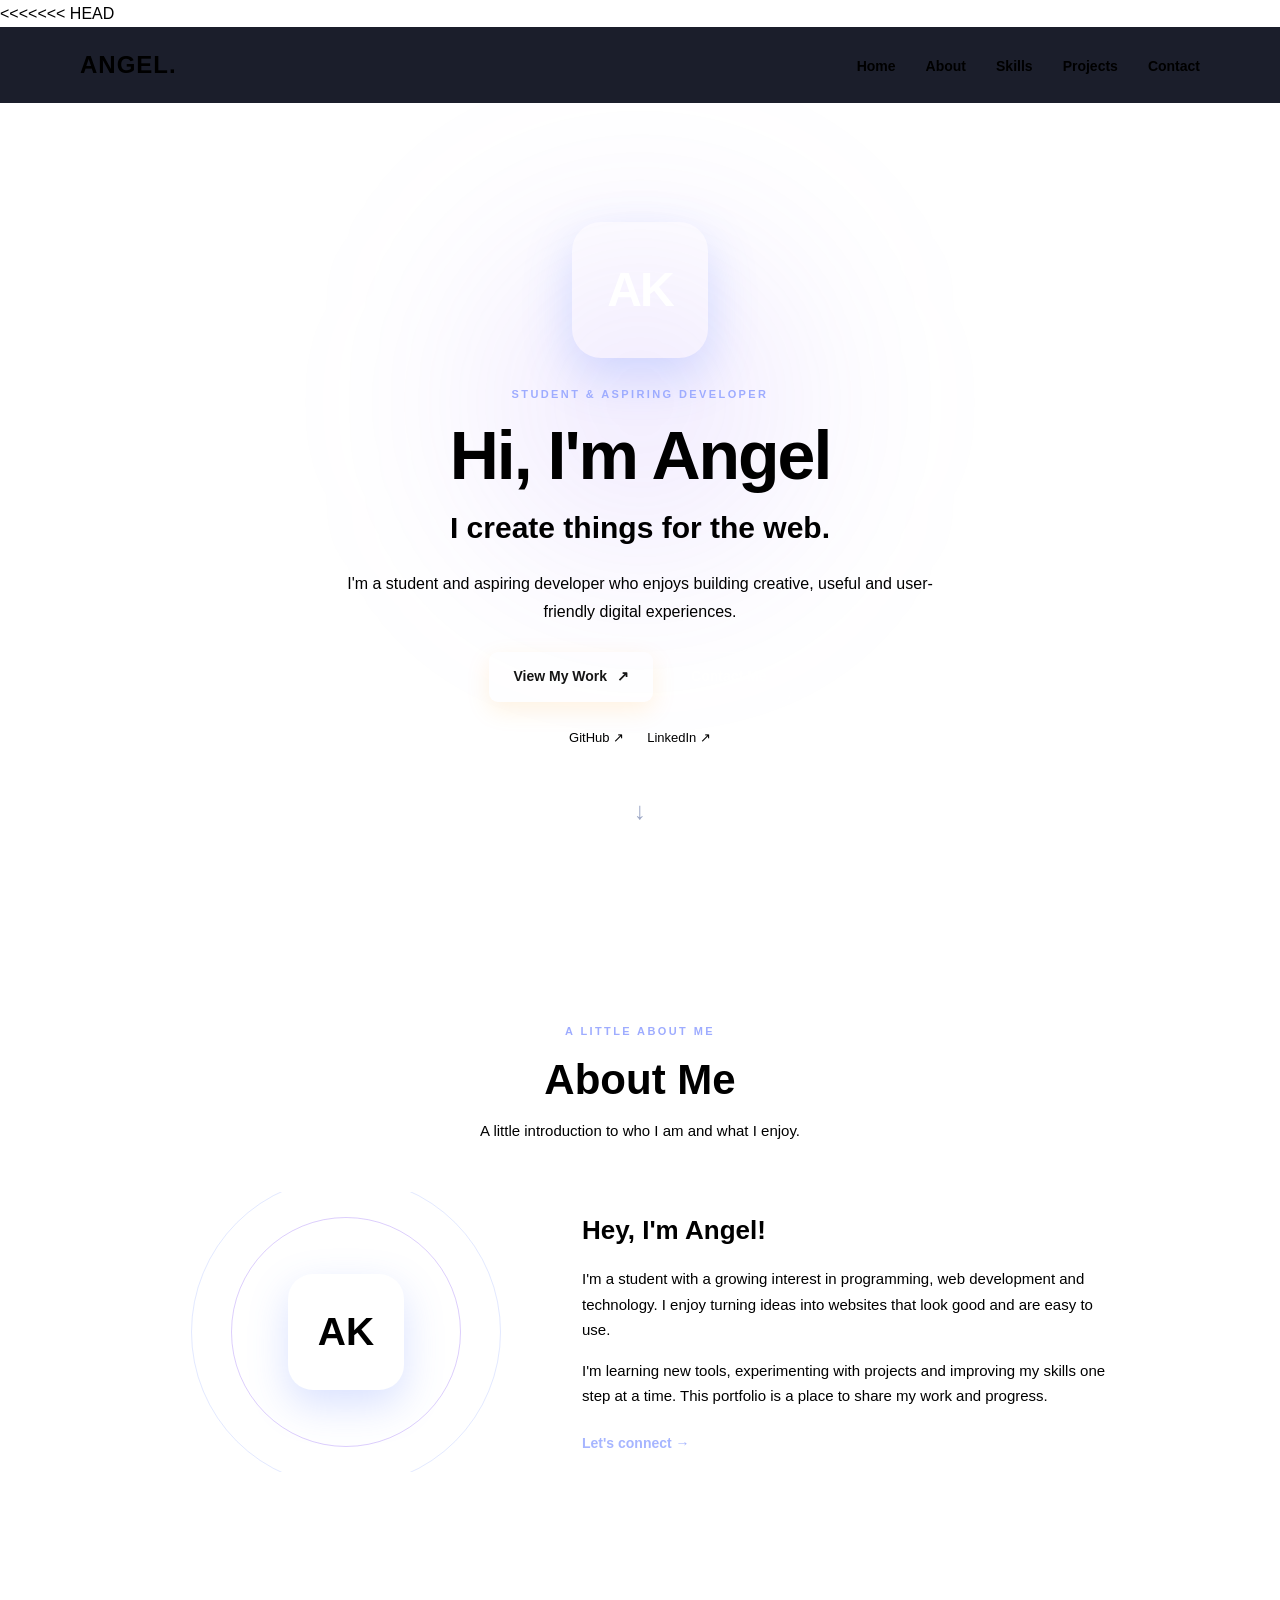
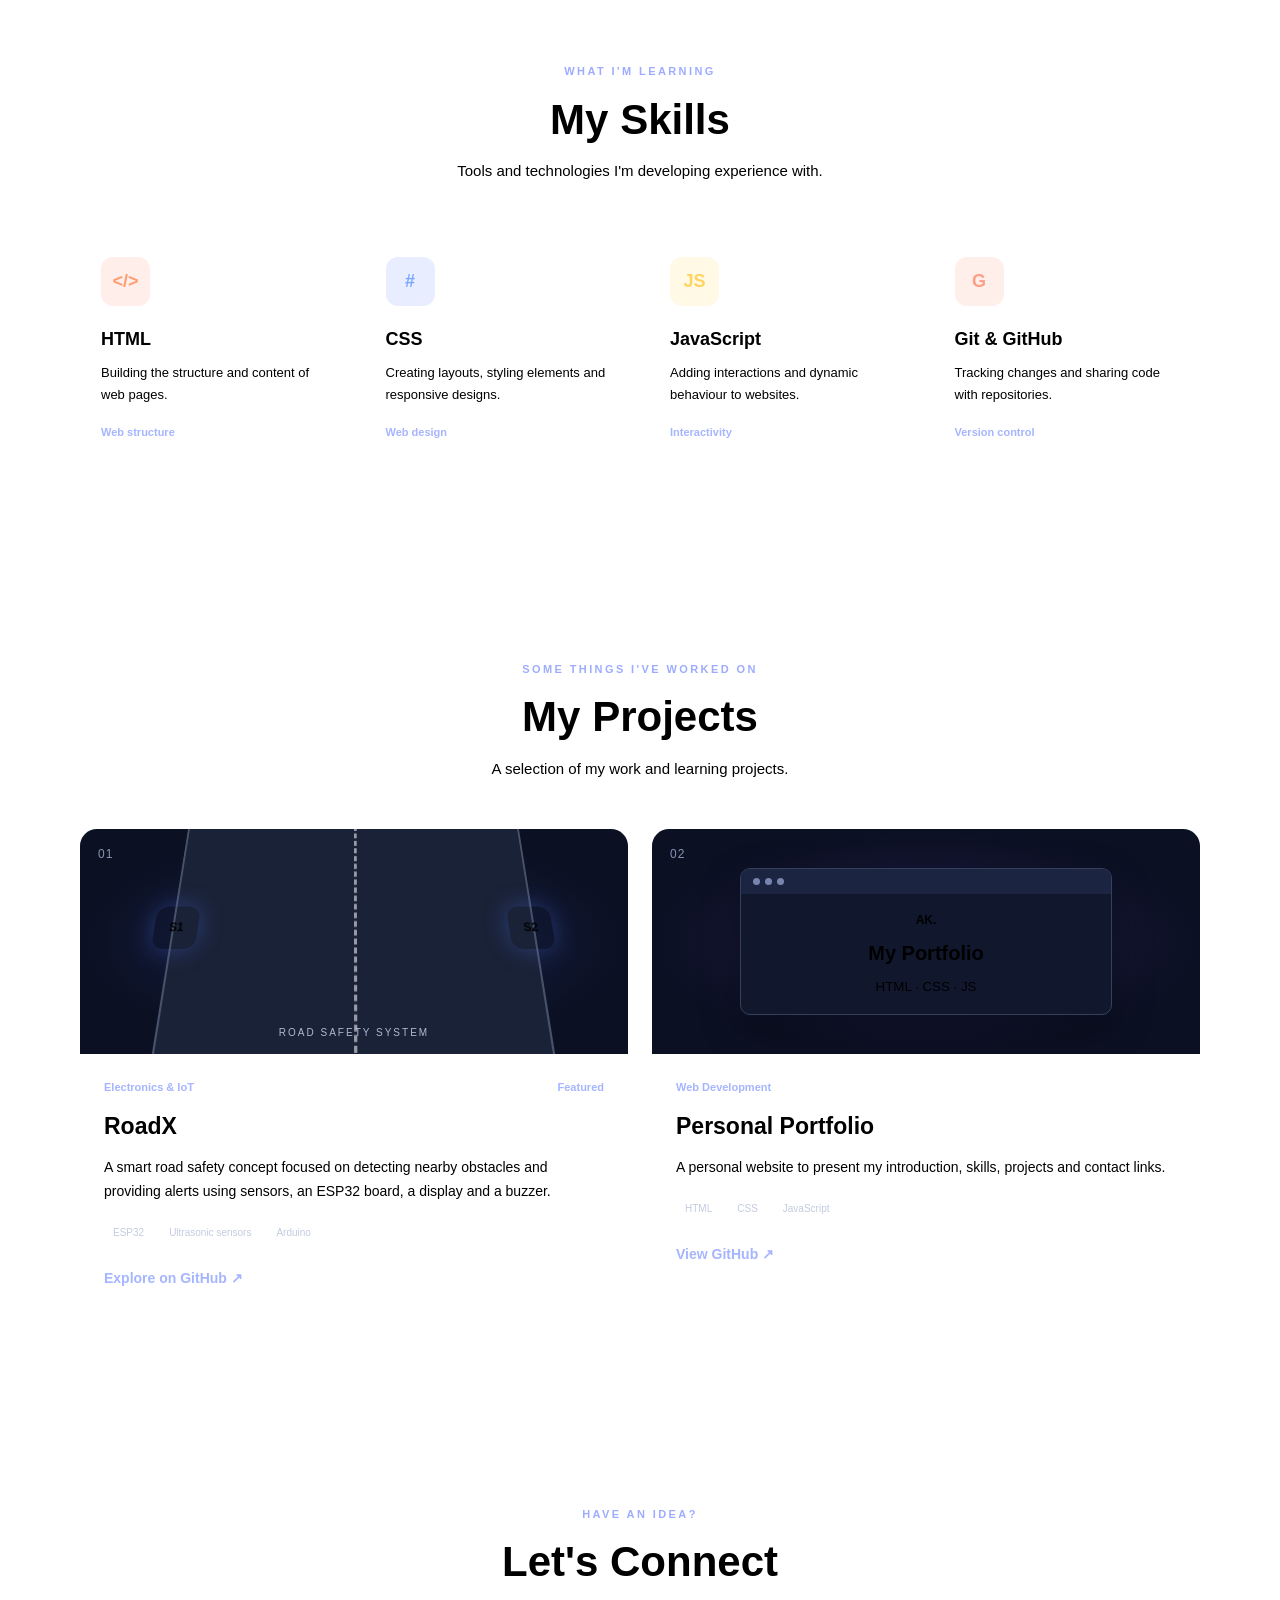
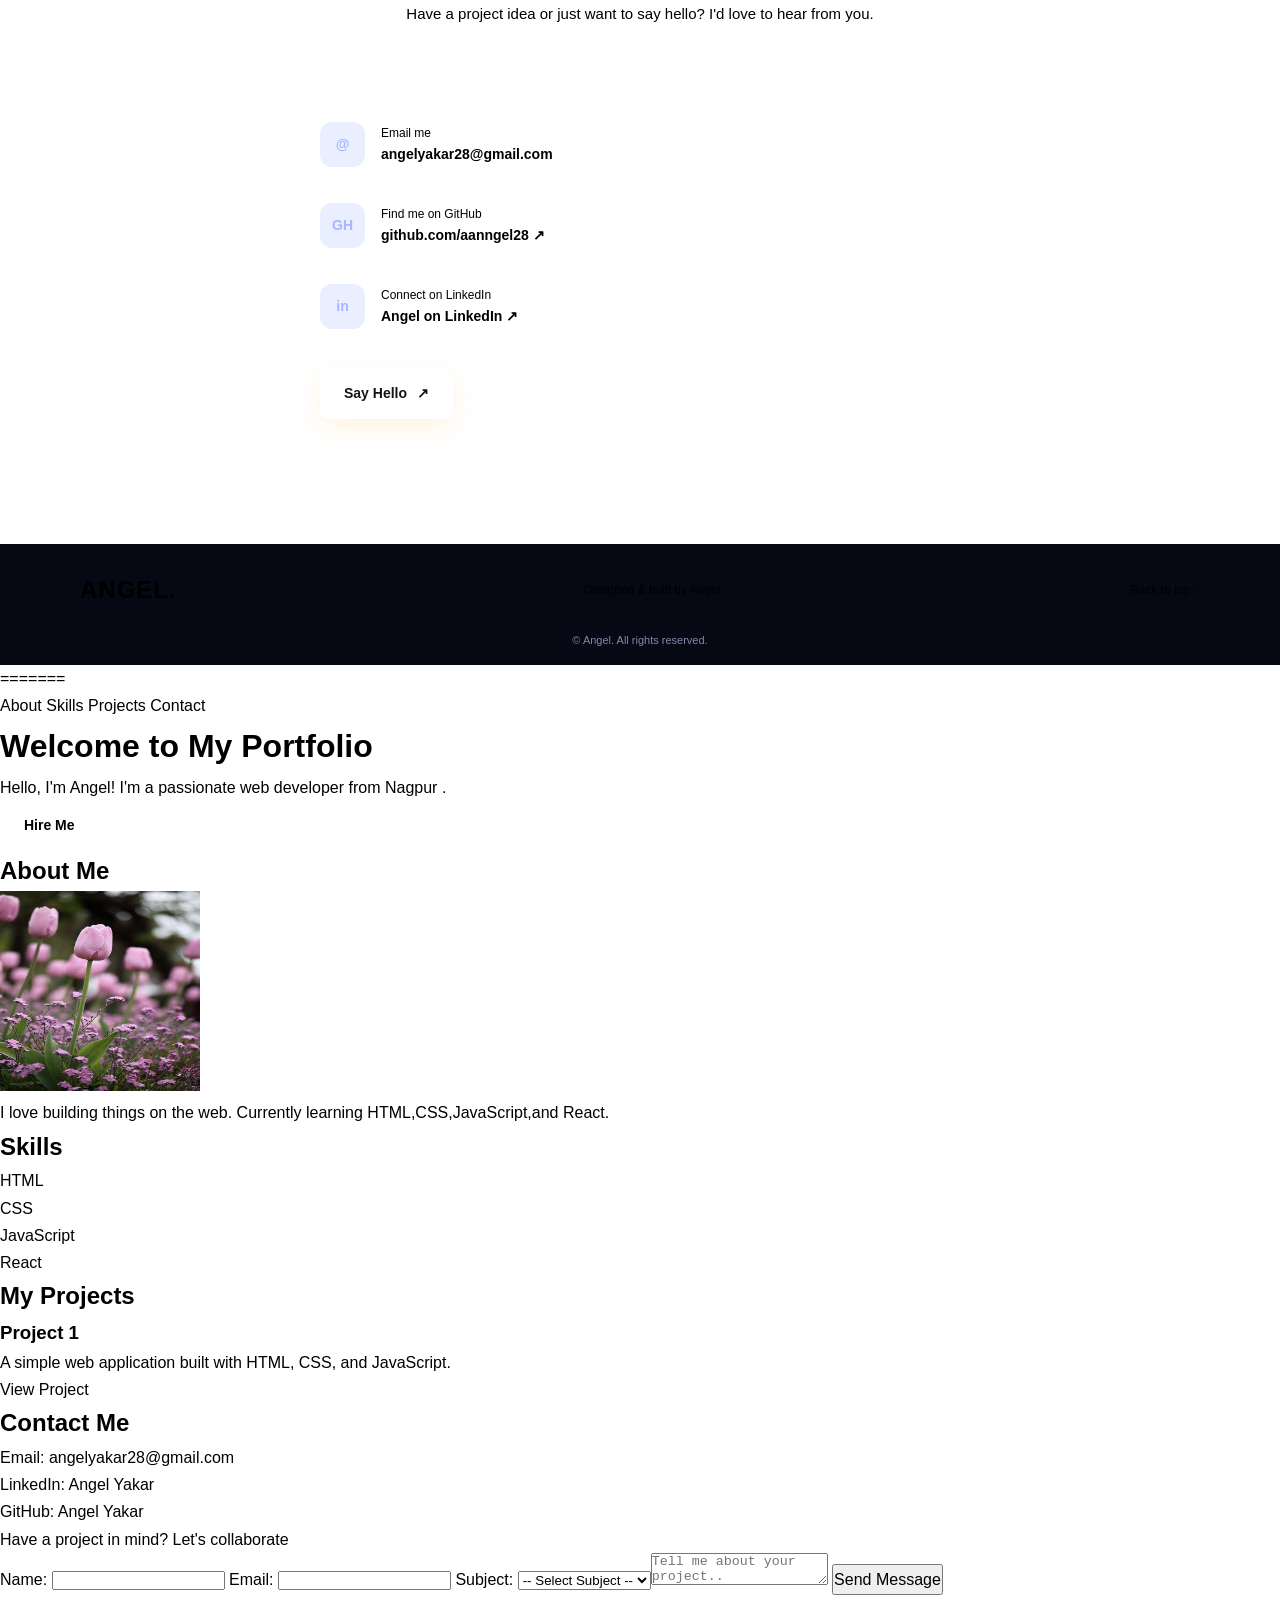
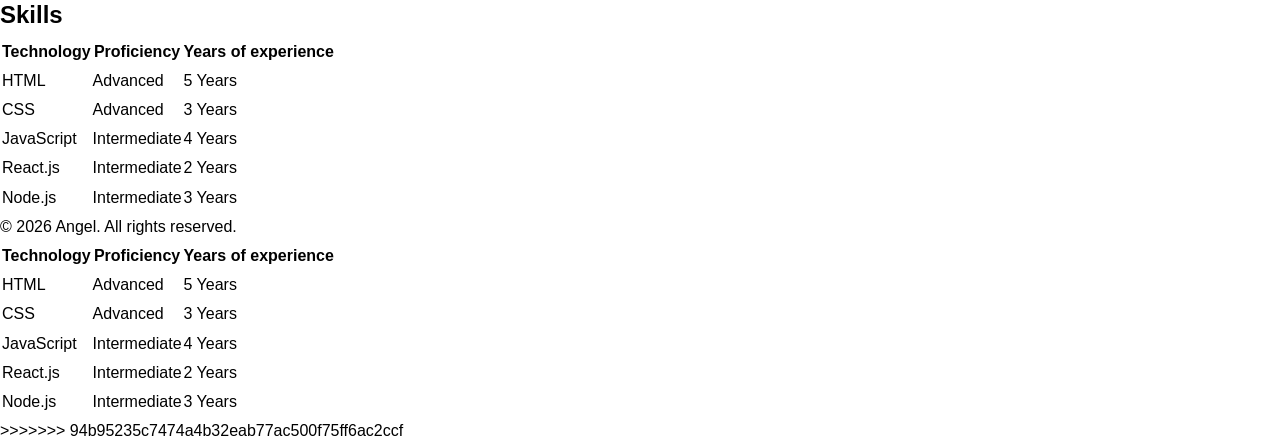
==== commit 789923df: "merge github changes" ====
--- a/index.html
+++ b/index.html
@@ -1,6 +1,7 @@
 <!DOCTYPE html>
 <html lang="en">
 <head>
+<<<<<<< HEAD
   <meta charset="UTF-8">
   <meta name="viewport" content="width=device-width, initial-scale=1.0">
   <meta name="description" content="Angel's portfolio showcasing web development skills and projects.">
@@ -202,4 +203,165 @@
     <p class="copyright">© <span id="year"></span> Angel. All rights reserved.</p>
   </footer>
 </body>
-</html>+</html>
+=======
+    <meta charset="UTF-8">
+    <meta name="viewport" content="width=device-width, initial-scale=1.0">
+    <title>My Portfolio </title>
+</head>
+<body>
+    <!-- NAVIGATION -->
+    <nav>
+        <a href="#about">About</a>
+        <a href="#skills">Skills</a>
+        <a href="#projects">Projects</a>
+        <a href="#contact">Contact</a>
+    </nav>
+
+    <!-- HERO SECTION -->
+    <header>
+        <h1>Welcome to My Portfolio</h1>
+        <p>Hello, I'm Angel! I'm a passionate web developer from Nagpur .</p>
+        <a href="#contact" class="btn">Hire Me</a>
+    </header>
+
+    <!-- ABOUT SECTION -->
+    <section id="about">
+        <h2>About Me</h2>
+        <img src="picture.jpg.jpg" alt="Tulips Picture" width="200" height="200"/>
+        <p>I love building things on the web. Currently learning HTML,CSS,JavaScript,and React.</p>
+    </section>
+
+    <!-- Skills Section -->
+    <section id="skills">
+        <h2>Skills</h2>
+        <ul>
+            <li>HTML</li>
+            <li>CSS</li>
+            <li>JavaScript</li>
+            <li>React</li>
+        </ul>
+    </section>
+
+    <!-- Projects Section -->
+    <section id="projects">
+        <h2>My Projects</h2>
+        <div class="project card">
+            <h3>Project 1 </h3>
+            <p>A simple web application built with HTML, CSS, and JavaScript.</p>
+            <a href="#">View Project</a>
+        </div>
+    </section>
+
+    <!-- Contact Section -->
+    <section id="contact">
+        <h2>Contact Me</h2>
+        <p>Email: <a href="mailto:angelyakar28@gmail.com">angelyakar28@gmail.com</a></p>
+        <p> LinkedIn: <a href="https://www.linkedin.com/in/angel-yakar" target="_blank">Angel Yakar</a></p>
+        <p> GitHub: <a href="https://github.com/angelyakar" target="_blank">Angel Yakar</a></p>
+        <p> Have a project in mind? Let's collaborate
+            <form action="a" method="POST">
+                <label for="name">Name:</label>
+                <input type="text" id="name" name="name" required>
+
+                <label for="email">Email:</label>
+                <input type="email" id="email" name="email" required>
+                <label for="subject">Subject:</label>
+                <select id="subject" name="subject" required>
+                    <option value="">-- Select Subject --</option>
+                    <option value="web-development">Web Development</option>
+                    <option value="ui-ux-design">UI/UX Design</option>
+                    <option value="other">Other</option>
+                <label for="message">Message:</label>
+                <textarea id="message" name="message" roes="5" placeholder="Tell me about your project.." required></textarea>
+                <button type="submit">Send Message </button>
+            </form>
+        </p>
+    </section>
+
+    <!-- Skills Table -->
+        <h2>Skills</h2>
+        <table>
+            <thead>
+                <tr>
+                    <th>Technology</th>
+                    <th>Proficiency</th>
+                    <th>Years of experience</th>
+                </tr>
+            </thead>
+            <tbody>
+                <tr>
+                    <td>HTML</td>
+                    <td>Advanced</td>
+                    <td>5 Years</td>
+                </tr>
+                <tr>
+                    <td>CSS</td>
+                    <td>Advanced</td>
+                    <td>3 Years</td>
+                </tr>
+                <tr>
+                    <td>JavaScript</td>
+                    <td>Intermediate</td>
+                    <td>4 Years</td>
+                </tr>
+                <tr>
+                    <td>React.js</td>
+                    <td>Intermediate</td>
+                    <td>2 Years</td>
+                </tr>
+                <tr>
+                    <td>Node.js</td>
+                    <td>Intermediate</td>
+                    <td>3 Years</td>
+                </tr>
+            </tbody>
+        </table>
+
+    <!-- Footer -->
+    <footer>
+        <p>&copy; 2026 Angel. All rights reserved.</p>
+    </footer>
+
+</body>
+</html>
+
+<table>
+            <thead>
+                <tr>
+                    <th>Technology</th>
+                    <th>Proficiency</th>
+                    <th>Years of experience</th>
+                </tr>
+            </thead>
+            <tbody>
+                <tr>
+                    <td>HTML</td>
+                    <td>Advanced</td>
+                    <td>5 Years</td>
+                </tr>
+                <tr>
+                    <td>CSS</td>
+                    <td>Advanced</td>
+                    <td>3 Years</td>
+                </tr>
+                <tr>
+                    <td>JavaScript</td>
+                    <td>Intermediate</td>
+                    <td>4 Years</td>
+                </tr>
+                <tr>
+                    <td>React.js</td>
+                    <td>Intermediate</td>
+                    <td>2 Years</td>
+                </tr>
+                <tr>
+                    <td>Node.js</td>
+                    <td>Intermediate</td>
+                    <td>3 Years</td>
+                </tr>
+            </tbody>
+        </table>
+
+<link rel="stylesheet" href="style.css">
+>>>>>>> 94b95235c7474a4b32eab77ac500f75ff6ac2ccf
--- a/style.css
+++ b/style.css
@@ -1,3 +1,4 @@
+<<<<<<< HEAD
 :root {
   --bg: #080b1a;
   --bg-alt: #0d1225;
@@ -202,4 +203,65 @@
 }
 @media (prefers-reduced-motion: reduce) {
   *, *::before, *::after { scroll-behavior: auto !important; animation: none !important; transition: none !important; }
-}+}
+=======
+* style.css — Your first CSS file */
+ 
+/* A CSS rule has 3 parts:
+   SELECTOR { PROPERTY: VALUE; }
+ 
+   Selector = WHAT to style
+   Property = WHAT aspect to change
+   Value = HOW to change it
+*/
+ 
+/* Style ALL paragraphs */
+p {
+    color: #333333;
+    font-size: 16px;
+    line-height: 1.6;
+}
+ 
+/* Style elements with class="highlight" */
+highlight {
+    color: #2E86AB;
+    font-weight: bold;
+}
+ 
+/* Style the element with id="hero" */
+hero {
+    background-color: #1B4F72;
+    color: white;
+    text-align: center;
+    padding: 80px 20px;
+}
+ 
+/* The Box Model */
+box {
+    /* Content */
+    width: 300px;
+    height: 200px;
+ 
+    /* Padding: space INSIDE the border */
+    padding: 20px;              /* all 4 sides */
+    padding: 10px 20px;         /* top/bottom  left/right */
+    padding: 10px 20px 15px 5px; /* top right bottom left (clockwise) */
+ 
+    /* Border */
+    border: 2px solid #333;
+    border-radius: 8px;         /* rounded corners */
+ 
+    /* Margin: space OUTSIDE the border */
+    margin: 20px;
+    margin: 0 auto;             /* center horizontally */
+}
+ 
+/* THE GOLDEN RULE — always put this first in your CSS! */
+*
+{
+    box-sizing: border-box; /* Width now INCLUDES padding + border */
+    margin: 0;
+    padding: 0;
+}
+ 
+>>>>>>> 94b95235c7474a4b32eab77ac500f75ff6ac2ccf
--- a/style.css
+++ b/style.css
@@ -1,3 +1,4 @@
+<<<<<<< HEAD
 :root {
   --bg: #080b1a;
   --bg-alt: #0d1225;
@@ -202,4 +203,65 @@
 }
 @media (prefers-reduced-motion: reduce) {
   *, *::before, *::after { scroll-behavior: auto !important; animation: none !important; transition: none !important; }
-}+}
+=======
+* style.css — Your first CSS file */
+ 
+/* A CSS rule has 3 parts:
+   SELECTOR { PROPERTY: VALUE; }
+ 
+   Selector = WHAT to style
+   Property = WHAT aspect to change
+   Value = HOW to change it
+*/
+ 
+/* Style ALL paragraphs */
+p {
+    color: #333333;
+    font-size: 16px;
+    line-height: 1.6;
+}
+ 
+/* Style elements with class="highlight" */
+highlight {
+    color: #2E86AB;
+    font-weight: bold;
+}
+ 
+/* Style the element with id="hero" */
+hero {
+    background-color: #1B4F72;
+    color: white;
+    text-align: center;
+    padding: 80px 20px;
+}
+ 
+/* The Box Model */
+box {
+    /* Content */
+    width: 300px;
+    height: 200px;
+ 
+    /* Padding: space INSIDE the border */
+    padding: 20px;              /* all 4 sides */
+    padding: 10px 20px;         /* top/bottom  left/right */
+    padding: 10px 20px 15px 5px; /* top right bottom left (clockwise) */
+ 
+    /* Border */
+    border: 2px solid #333;
+    border-radius: 8px;         /* rounded corners */
+ 
+    /* Margin: space OUTSIDE the border */
+    margin: 20px;
+    margin: 0 auto;             /* center horizontally */
+}
+ 
+/* THE GOLDEN RULE — always put this first in your CSS! */
+*
+{
+    box-sizing: border-box; /* Width now INCLUDES padding + border */
+    margin: 0;
+    padding: 0;
+}
+ 
+>>>>>>> 94b95235c7474a4b32eab77ac500f75ff6ac2ccf
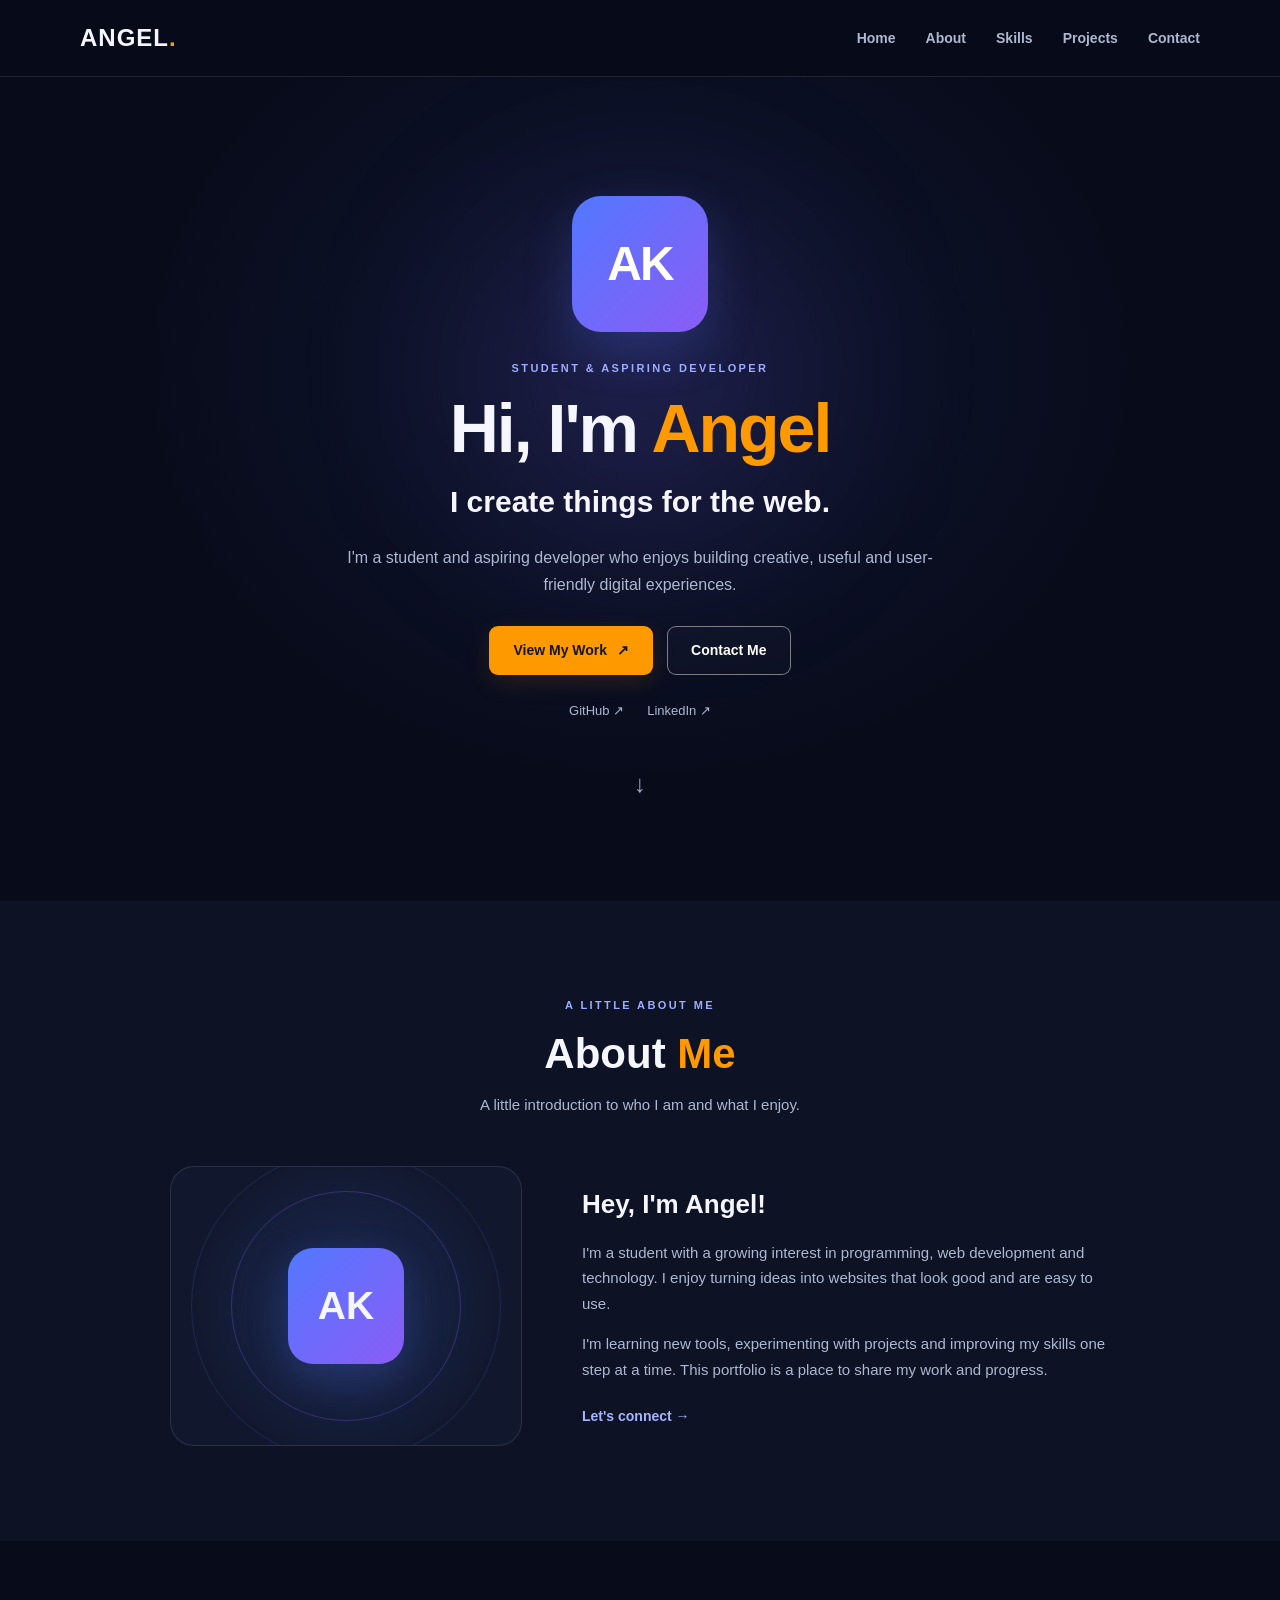
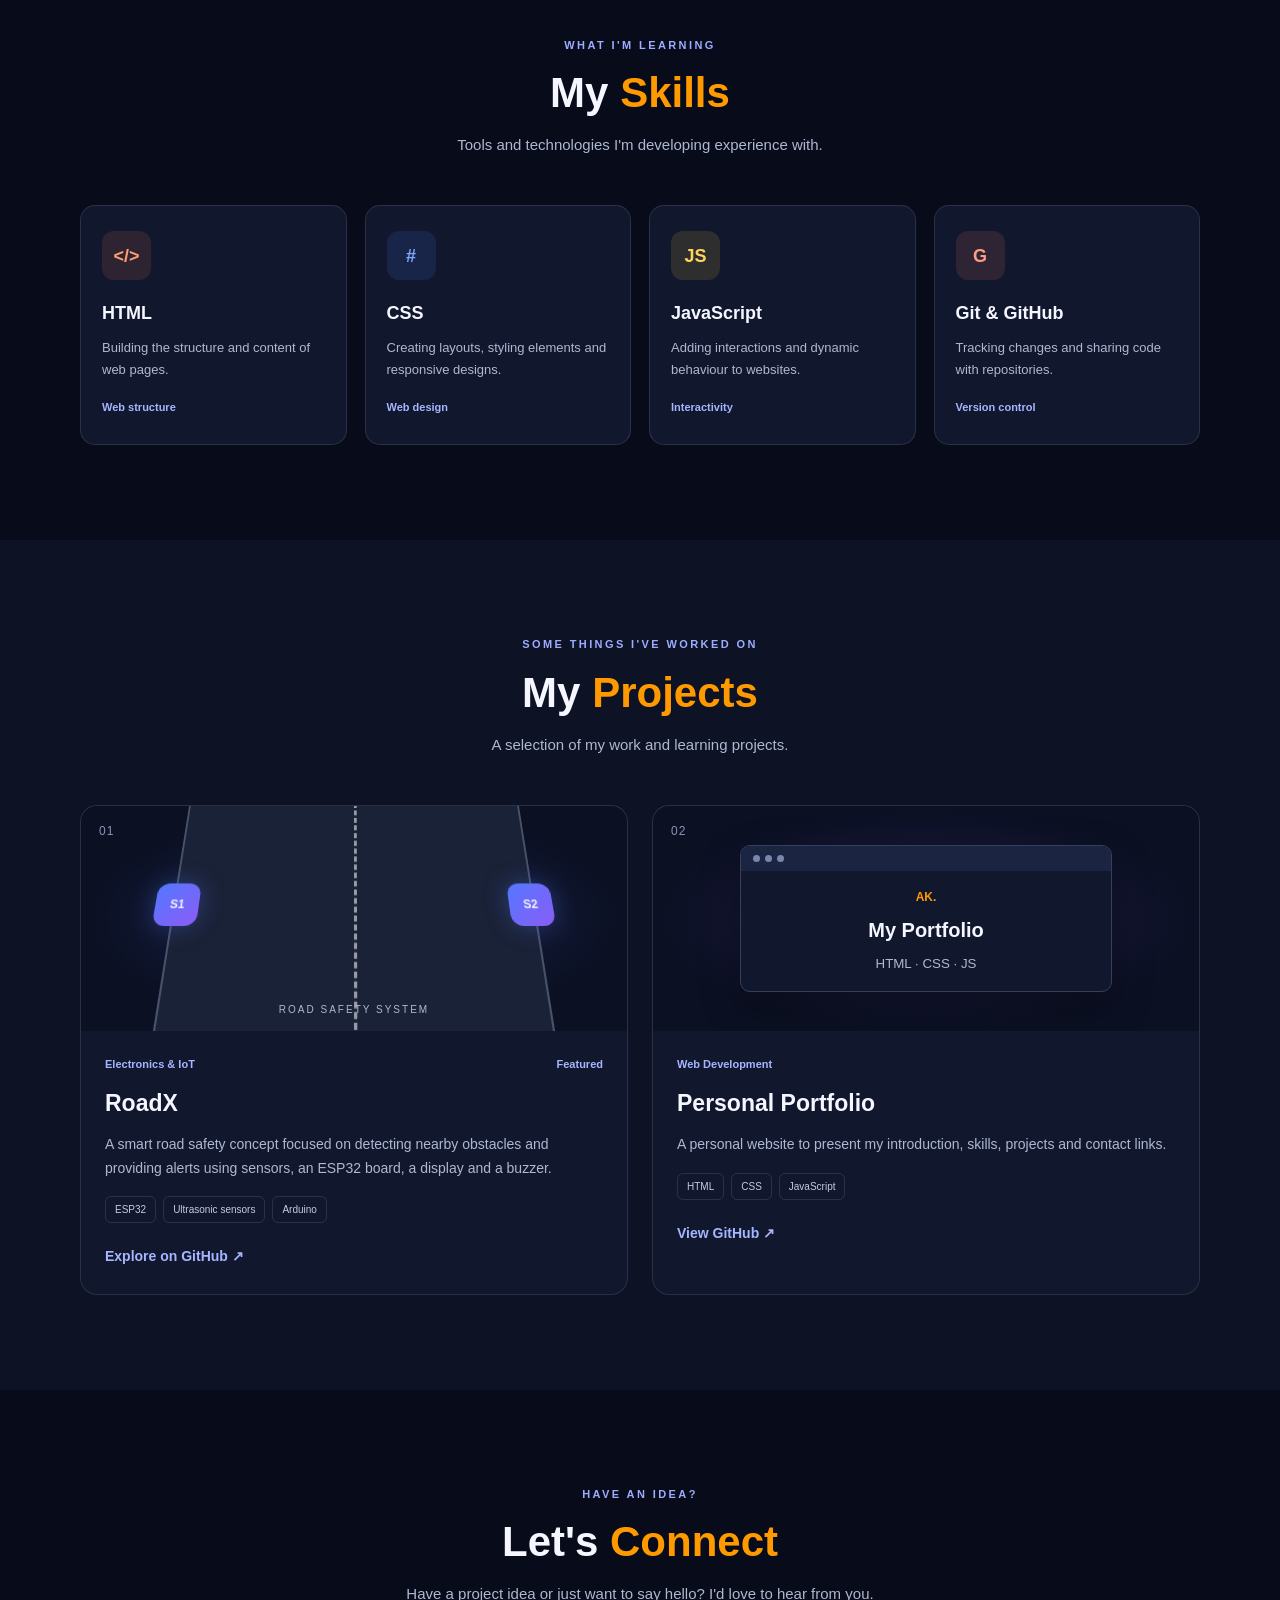
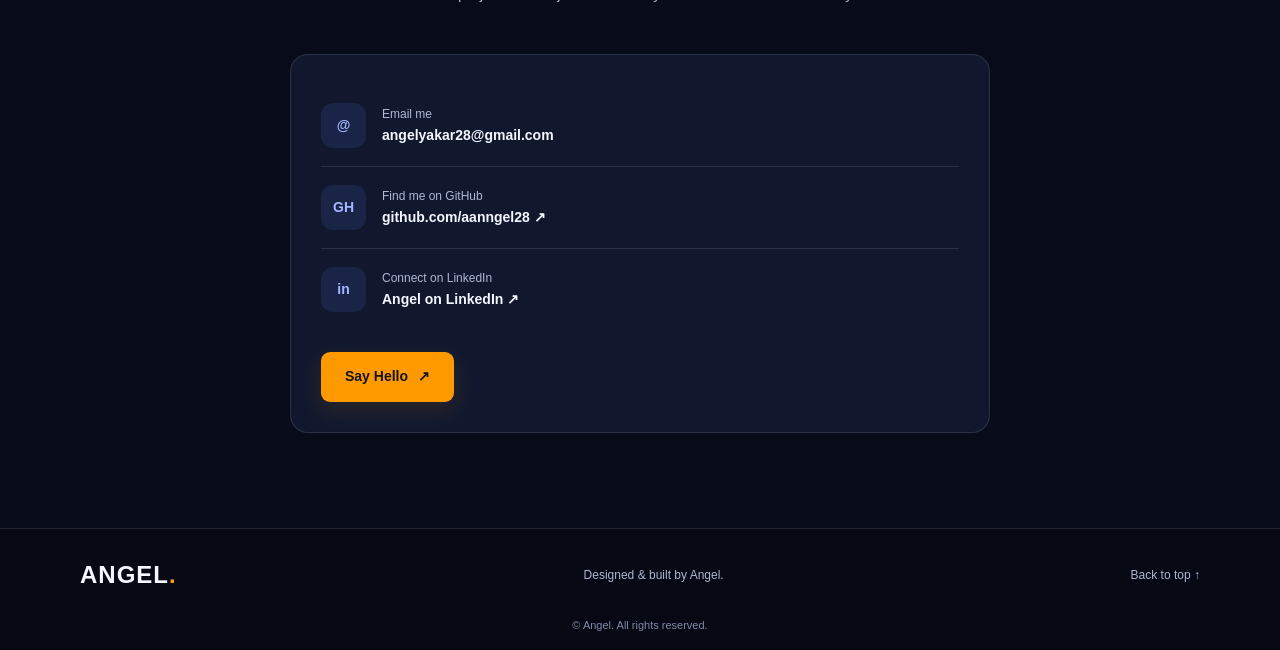
==== commit 352c0524: "Replace portfolio with new code" ====
--- a/index.html
+++ b/index.html
@@ -1,7 +1,6 @@
 <!DOCTYPE html>
 <html lang="en">
 <head>
-<<<<<<< HEAD
   <meta charset="UTF-8">
   <meta name="viewport" content="width=device-width, initial-scale=1.0">
   <meta name="description" content="Angel's portfolio showcasing web development skills and projects.">
@@ -203,165 +202,4 @@
     <p class="copyright">© <span id="year"></span> Angel. All rights reserved.</p>
   </footer>
 </body>
-</html>
-=======
-    <meta charset="UTF-8">
-    <meta name="viewport" content="width=device-width, initial-scale=1.0">
-    <title>My Portfolio </title>
-</head>
-<body>
-    <!-- NAVIGATION -->
-    <nav>
-        <a href="#about">About</a>
-        <a href="#skills">Skills</a>
-        <a href="#projects">Projects</a>
-        <a href="#contact">Contact</a>
-    </nav>
-
-    <!-- HERO SECTION -->
-    <header>
-        <h1>Welcome to My Portfolio</h1>
-        <p>Hello, I'm Angel! I'm a passionate web developer from Nagpur .</p>
-        <a href="#contact" class="btn">Hire Me</a>
-    </header>
-
-    <!-- ABOUT SECTION -->
-    <section id="about">
-        <h2>About Me</h2>
-        <img src="picture.jpg.jpg" alt="Tulips Picture" width="200" height="200"/>
-        <p>I love building things on the web. Currently learning HTML,CSS,JavaScript,and React.</p>
-    </section>
-
-    <!-- Skills Section -->
-    <section id="skills">
-        <h2>Skills</h2>
-        <ul>
-            <li>HTML</li>
-            <li>CSS</li>
-            <li>JavaScript</li>
-            <li>React</li>
-        </ul>
-    </section>
-
-    <!-- Projects Section -->
-    <section id="projects">
-        <h2>My Projects</h2>
-        <div class="project card">
-            <h3>Project 1 </h3>
-            <p>A simple web application built with HTML, CSS, and JavaScript.</p>
-            <a href="#">View Project</a>
-        </div>
-    </section>
-
-    <!-- Contact Section -->
-    <section id="contact">
-        <h2>Contact Me</h2>
-        <p>Email: <a href="mailto:angelyakar28@gmail.com">angelyakar28@gmail.com</a></p>
-        <p> LinkedIn: <a href="https://www.linkedin.com/in/angel-yakar" target="_blank">Angel Yakar</a></p>
-        <p> GitHub: <a href="https://github.com/angelyakar" target="_blank">Angel Yakar</a></p>
-        <p> Have a project in mind? Let's collaborate
-            <form action="a" method="POST">
-                <label for="name">Name:</label>
-                <input type="text" id="name" name="name" required>
-
-                <label for="email">Email:</label>
-                <input type="email" id="email" name="email" required>
-                <label for="subject">Subject:</label>
-                <select id="subject" name="subject" required>
-                    <option value="">-- Select Subject --</option>
-                    <option value="web-development">Web Development</option>
-                    <option value="ui-ux-design">UI/UX Design</option>
-                    <option value="other">Other</option>
-                <label for="message">Message:</label>
-                <textarea id="message" name="message" roes="5" placeholder="Tell me about your project.." required></textarea>
-                <button type="submit">Send Message </button>
-            </form>
-        </p>
-    </section>
-
-    <!-- Skills Table -->
-        <h2>Skills</h2>
-        <table>
-            <thead>
-                <tr>
-                    <th>Technology</th>
-                    <th>Proficiency</th>
-                    <th>Years of experience</th>
-                </tr>
-            </thead>
-            <tbody>
-                <tr>
-                    <td>HTML</td>
-                    <td>Advanced</td>
-                    <td>5 Years</td>
-                </tr>
-                <tr>
-                    <td>CSS</td>
-                    <td>Advanced</td>
-                    <td>3 Years</td>
-                </tr>
-                <tr>
-                    <td>JavaScript</td>
-                    <td>Intermediate</td>
-                    <td>4 Years</td>
-                </tr>
-                <tr>
-                    <td>React.js</td>
-                    <td>Intermediate</td>
-                    <td>2 Years</td>
-                </tr>
-                <tr>
-                    <td>Node.js</td>
-                    <td>Intermediate</td>
-                    <td>3 Years</td>
-                </tr>
-            </tbody>
-        </table>
-
-    <!-- Footer -->
-    <footer>
-        <p>&copy; 2026 Angel. All rights reserved.</p>
-    </footer>
-
-</body>
-</html>
-
-<table>
-            <thead>
-                <tr>
-                    <th>Technology</th>
-                    <th>Proficiency</th>
-                    <th>Years of experience</th>
-                </tr>
-            </thead>
-            <tbody>
-                <tr>
-                    <td>HTML</td>
-                    <td>Advanced</td>
-                    <td>5 Years</td>
-                </tr>
-                <tr>
-                    <td>CSS</td>
-                    <td>Advanced</td>
-                    <td>3 Years</td>
-                </tr>
-                <tr>
-                    <td>JavaScript</td>
-                    <td>Intermediate</td>
-                    <td>4 Years</td>
-                </tr>
-                <tr>
-                    <td>React.js</td>
-                    <td>Intermediate</td>
-                    <td>2 Years</td>
-                </tr>
-                <tr>
-                    <td>Node.js</td>
-                    <td>Intermediate</td>
-                    <td>3 Years</td>
-                </tr>
-            </tbody>
-        </table>
-
-<link rel="stylesheet" href="style.css">
->>>>>>> 94b95235c7474a4b32eab77ac500f75ff6ac2ccf
+</html>
--- a/style.css
+++ b/style.css
@@ -1,4 +1,3 @@
-<<<<<<< HEAD
 :root {
   --bg: #080b1a;
   --bg-alt: #0d1225;
@@ -203,65 +202,4 @@
 }
 @media (prefers-reduced-motion: reduce) {
   *, *::before, *::after { scroll-behavior: auto !important; animation: none !important; transition: none !important; }
-}
-=======
-* style.css — Your first CSS file */
- 
-/* A CSS rule has 3 parts:
-   SELECTOR { PROPERTY: VALUE; }
- 
-   Selector = WHAT to style
-   Property = WHAT aspect to change
-   Value = HOW to change it
-*/
- 
-/* Style ALL paragraphs */
-p {
-    color: #333333;
-    font-size: 16px;
-    line-height: 1.6;
-}
- 
-/* Style elements with class="highlight" */
-highlight {
-    color: #2E86AB;
-    font-weight: bold;
-}
- 
-/* Style the element with id="hero" */
-hero {
-    background-color: #1B4F72;
-    color: white;
-    text-align: center;
-    padding: 80px 20px;
-}
- 
-/* The Box Model */
-box {
-    /* Content */
-    width: 300px;
-    height: 200px;
- 
-    /* Padding: space INSIDE the border */
-    padding: 20px;              /* all 4 sides */
-    padding: 10px 20px;         /* top/bottom  left/right */
-    padding: 10px 20px 15px 5px; /* top right bottom left (clockwise) */
- 
-    /* Border */
-    border: 2px solid #333;
-    border-radius: 8px;         /* rounded corners */
- 
-    /* Margin: space OUTSIDE the border */
-    margin: 20px;
-    margin: 0 auto;             /* center horizontally */
-}
- 
-/* THE GOLDEN RULE — always put this first in your CSS! */
-*
-{
-    box-sizing: border-box; /* Width now INCLUDES padding + border */
-    margin: 0;
-    padding: 0;
-}
- 
->>>>>>> 94b95235c7474a4b32eab77ac500f75ff6ac2ccf
+}
